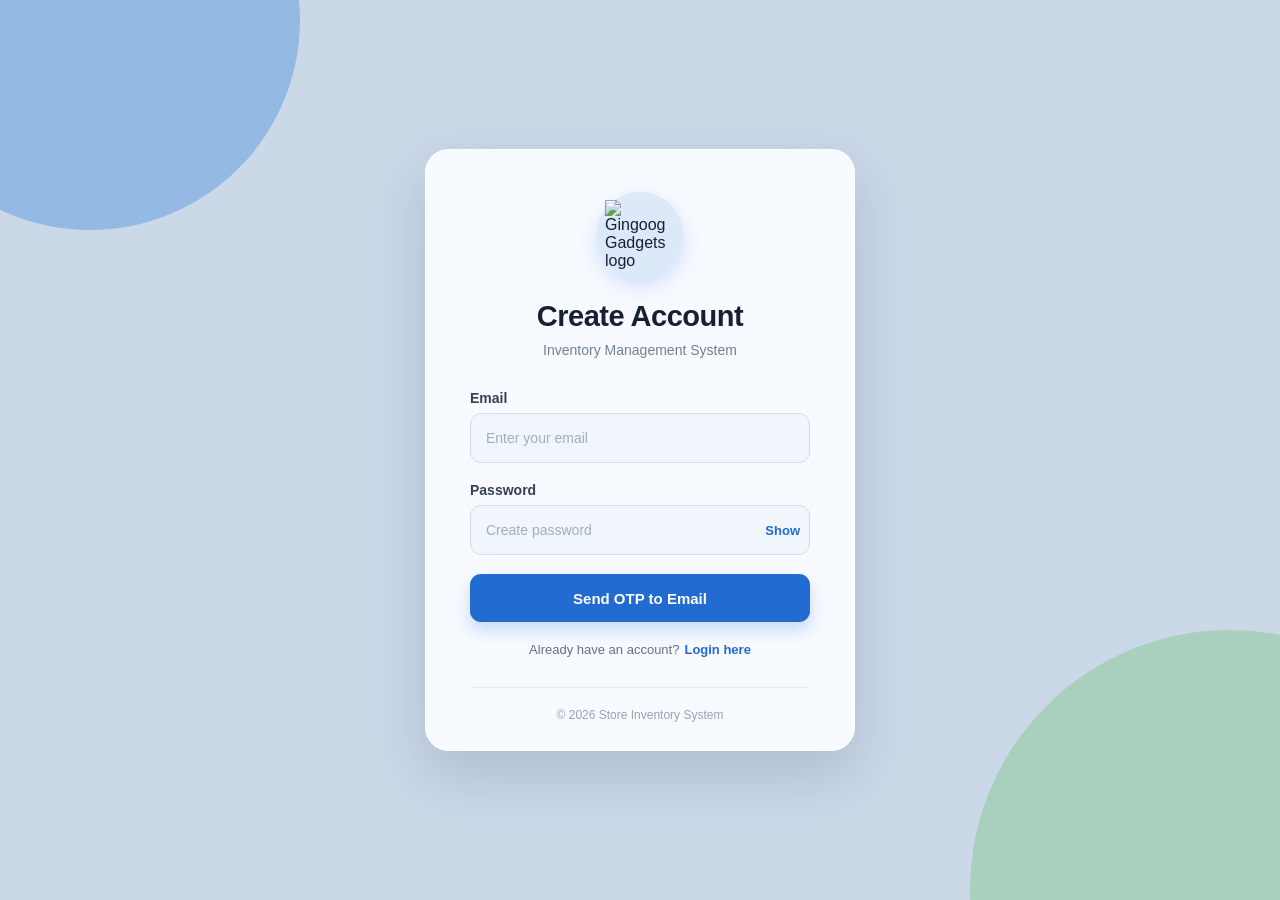
==== register.html @ 7f16122d "Create register.html" ====
<!DOCTYPE html>
<html lang="en">

<head>
    <meta charset="UTF-8">
    <meta name="viewport" content="width=device-width, initial-scale=1.0">
    <title>Store Inventory - Create Account</title>
    <link rel="stylesheet" href="style.css">
    <!-- EmailJS CDN para sa pag-send sa OTP sa Gmail -->
    <script type="text/javascript" src="https://cdn.jsdelivr.net/npm/@emailjs/browser@3/dist/email.min.js"></script>
</head>

<body>

    <div class="login-container">

        <div class="login-box">

            <div class="logo">
                <img src="/logo pic/ChatGPT Image Sep 10, 2026, 11_04_23 PM.png" alt="Gingoog Gadgets logo">
            </div>

            <h1>Create Account</h1>
            <p class="subtitle">Inventory Management System</p>

            <!-- Step 1: Form para sa Email ug Password -->
            <form id="registerForm">

                <div class="input-group">
                    <label for="reg-email">Email</label>
                    <input type="email" id="reg-email" placeholder="Enter your email" required>
                </div>

                <div class="input-group">
                    <label for="reg-password">Password</label>

                    <div class="password-box">
                        <input type="password" id="reg-password" placeholder="Create password" required>

                        <button type="button" id="showRegPassword" class="show-btn">
                            Show
                        </button>
                    </div>
                </div>

                <button type="submit" class="login-btn">
                    Send OTP to Email
                </button>

            </form>

            <!-- Step 2: Form para sa OTP Verification (Mogawas pagkahuman ma-click ang Send OTP) -->
            <form id="otpForm" style="display: none;">

                <div class="input-group">
                    <label for="otpInput">OTP Code (Gmail)</label>
                    <input type="text" id="otpInput" placeholder="Enter 6-digit code" maxlength="6" required style="text-align: center; letter-spacing: 3px; font-weight: bold;">
                </div>

                <button type="submit" class="login-btn">
                    Verify & Create Account
                </button>

            </form>

            <p id="regMessage"></p>

            <div class="options" style="margin-top: 20px; margin-bottom: 0; justify-content: center;">
                <span class="remember">Already have an account?</span>
                <a href="index.html" style="margin-left: 5px; font-weight: bold;">Login here</a>
            </div>

            <div class="footer">
                <p>© 2026 Store Inventory System</p>
            </div>

        </div>

    </div>

    <script src="register.js"></script>

</body>

</html>
---- style.css ----
* {
    margin: 0;
    padding: 0;
    box-sizing: border-box;
}

html {
    overflow-x: hidden;
}

body {
    color: #172033;
    font-family: "Trebuchet MS", Arial, sans-serif;
    background: #cbd8e8;
    min-height: 100vh;
}


/* Main Container */

.login-container {
    position: relative;
    isolation: isolate;
    min-height: 100vh;
    display: flex;
    justify-content: center;
    align-items: center;
    padding: 20px;
    overflow: hidden;
}

.login-container::before,
.login-container::after {
    position: absolute;
    z-index: -1;
    border-radius: 50%;
    content: "";
}

.login-container::before {
    width: 420px;
    height: 420px;
    background: #94b9e2;
    top: -190px;
    left: -120px;
}

.login-container::after {
    width: 520px;
    height: 520px;
    background: #a9d0bd;
    right: -210px;
    bottom: -250px;
}


/* Login Box */

.login-box {
    width: 100%;
    max-width: 430px;
    background: rgba(248, 251, 255, 0.97);
    padding: 42px 44px 28px;
    border: 1px solid rgba(255, 255, 255, 0.85);
    border-radius: 24px;
    box-shadow: 0 24px 60px rgba(31, 59, 94, 0.18);
}


/* Logo */

.logo {
    width: 86px;
    height: 86px;
    margin: 0 auto 22px;
    display: flex;
    align-items: center;
    justify-content: center;
    background: #dbe9f8;
    border: 8px solid #dbe9f8;
    border-radius: 50%;
    box-shadow: 0 8px 20px rgba(37, 99, 235, 0.18);
}

.logo img {
    width: 100%;
    height: 100%;
    object-fit: contain;
}


/* Title */

h1 {
    text-align: center;
    font-size: 29px;
    letter-spacing: -0.5px;
    color: #172033;
    margin-bottom: 9px;
}

.subtitle {
    text-align: center;
    color: #718096;
    font-size: 14px;
    margin-bottom: 32px;
}


/* Input */

.input-group {
    margin-bottom: 19px;
}

.input-group label {
    display: block;
    font-size: 14px;
    font-weight: 600;
    color: #344054;
    margin-bottom: 7px;
}

.input-group input {
    width: 100%;
    height: 50px;
    padding: 0 15px;
    border: 1px solid #d5ddea;
    border-radius: 11px;
    outline: none;
    font-size: 14px;
    color: #172033;
    background: #f1f6fc;
    transition: border-color 0.2s, box-shadow 0.2s, background 0.2s;
}

.input-group input:focus {
    border-color: #2878e8;
    background: #ffffff;
    box-shadow: 0 0 0 4px rgba(40, 120, 232, 0.12);
}

.input-group input::placeholder {
    color: #a0aec0;
}


/* Password */

.password-box {
    position: relative;
}

.password-box input {
    padding-right: 65px;
}

.show-btn {
    position: absolute;
    right: 10px;
    top: 50%;
    transform: translateY(-50%);
    border: none;
    background: none;
    color: #216bd1;
    font-size: 13px;
    font-weight: bold;
    cursor: pointer;
}


/* Options */

.options {
    display: flex;
    justify-content: space-between;
    align-items: center;
    font-size: 13px;
    margin-bottom: 25px;
}

.remember {
    display: flex;
    align-items: center;
    gap: 6px;
    color: #667085;
}

.options a {
    color: #216bd1;
    text-decoration: none;
}

.options a:hover {
    text-decoration: underline;
}


/* Login Button */

.login-btn {
    width: 100%;
    height: 48px;
    border: none;
    border-radius: 11px;
    background: #216bd1;
    color: white;
    font-size: 15px;
    font-weight: bold;
    cursor: pointer;
    box-shadow: 0 8px 16px rgba(33, 107, 209, 0.22);
    transition: background 0.2s, box-shadow 0.2s, transform 0.2s;
}

.login-btn:hover {
    background: #1856ad;
    box-shadow: 0 10px 20px rgba(33, 107, 209, 0.28);
}

.login-btn:active {
    transform: scale(0.98);
}


/* Message */

#message {
    text-align: center;
    font-size: 13px;
    line-height: 1.4;
    min-height: 18px;
    margin-top: 15px;
}


/* Footer */

.footer {
    text-align: center;
    margin-top: 30px;
    padding-top: 20px;
    border-top: 1px solid #e7edf5;
}

.footer p {
    color: #98a2b3;
    font-size: 12px;
}


/* Mobile Responsive */

@media (max-width: 480px) {
    .login-container {
        min-height: 100svh;
        padding: 16px;
    }
    .login-box {
        padding: 32px 22px 24px;
        border-radius: 18px;
    }
    h1 {
        font-size: 23px;
    }
    .options {
        font-size: 12px;
    }
    .input-group input,
    .login-btn {
        min-height: 48px;
        font-size: 16px;
    }
    .show-btn {
        min-height: 42px;
        padding: 8px;
    }
}

@media (max-width: 360px) {
    .login-container {
        padding: 12px;
    }
    .login-box {
        padding: 28px 17px 22px;
    }
    .logo {
        width: 74px;
        height: 74px;
    }
    h1 {
        font-size: 21px;
    }
}
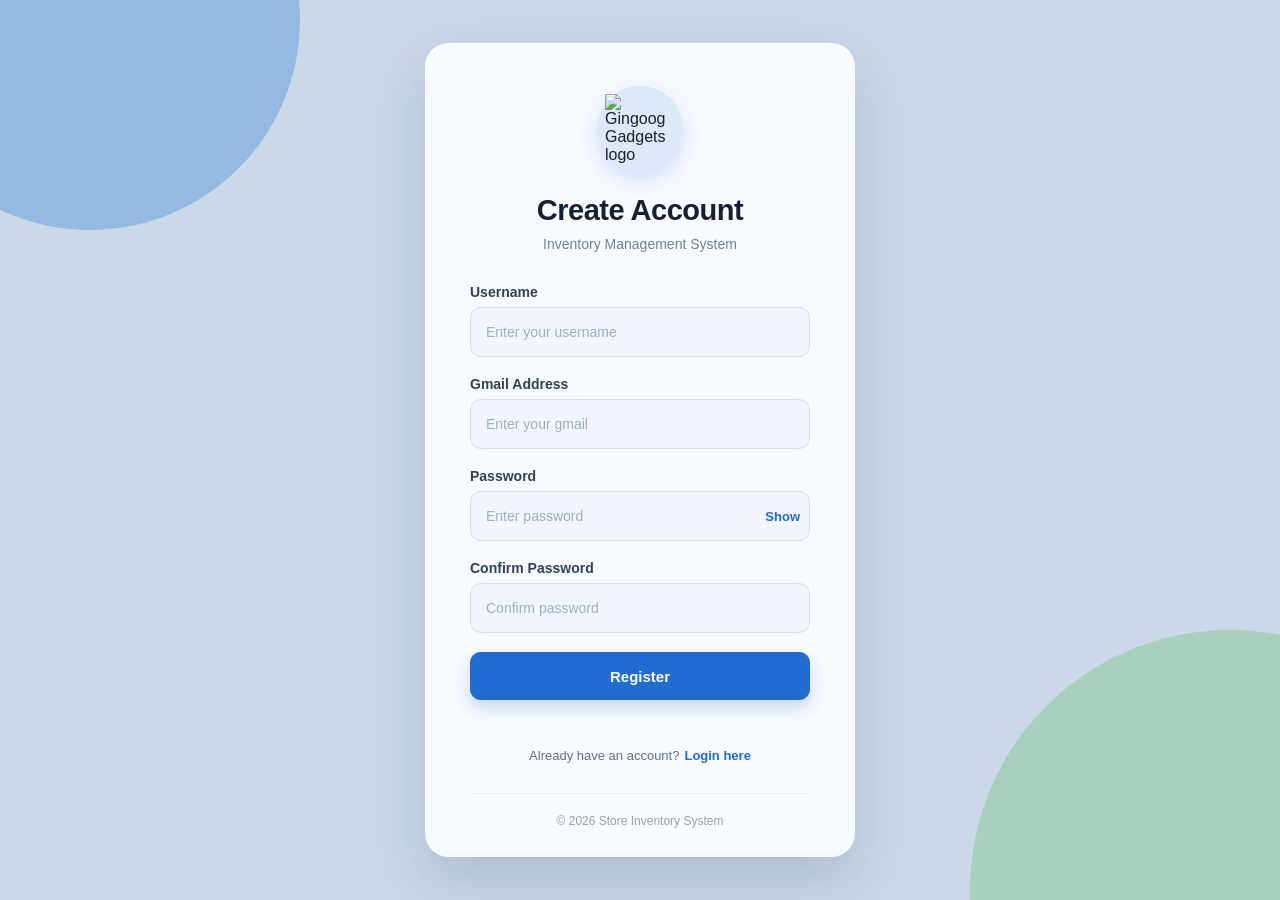
==== commit 97aee23b: "Refactor registration form and update labels" ====
--- a/register.html
+++ b/register.html
@@ -6,8 +6,6 @@
     <meta name="viewport" content="width=device-width, initial-scale=1.0">
     <title>Store Inventory - Create Account</title>
     <link rel="stylesheet" href="style.css">
-    <!-- EmailJS CDN para sa pag-send sa OTP sa Gmail -->
-    <script type="text/javascript" src="https://cdn.jsdelivr.net/npm/@emailjs/browser@3/dist/email.min.js"></script>
 </head>
 
 <body>
@@ -20,52 +18,60 @@
                 <img src="/logo pic/ChatGPT Image Sep 10, 2026, 11_04_23 PM.png" alt="Gingoog Gadgets logo">
             </div>
 
-            <h1>Create Account</h1>
-            <p class="subtitle">Inventory Management System</p>
+            <h1 id="pageTitle">Create Account</h1>
+            <p class="subtitle" id="pageSubtitle">Inventory Management System</p>
 
-            <!-- Step 1: Form para sa Email ug Password -->
+            <!-- STEP 1: Registration Form -->
             <form id="registerForm">
 
                 <div class="input-group">
-                    <label for="reg-email">Email</label>
-                    <input type="email" id="reg-email" placeholder="Enter your email" required>
+                    <label for="username">Username</label>
+                    <input type="text" id="username" placeholder="Enter your username" required>
+                </div>
+
+                <div class="input-group">
+                    <label for="reg-email">Gmail Address</label>
+                    <input type="email" id="reg-email" placeholder="Enter your gmail" required>
                 </div>
 
                 <div class="input-group">
                     <label for="reg-password">Password</label>
+                    <div class="password-box">
+                        <input type="password" id="reg-password" placeholder="Enter password" required>
+                        <button type="button" id="showRegPassword" class="show-btn">Show</button>
+                    </div>
+                </div>
 
+                <div class="input-group">
+                    <label for="confirm-password">Confirm Password</label>
                     <div class="password-box">
-                        <input type="password" id="reg-password" placeholder="Create password" required>
-
-                        <button type="button" id="showRegPassword" class="show-btn">
-                            Show
-                        </button>
+                        <input type="password" id="confirm-password" placeholder="Confirm password" required>
                     </div>
                 </div>
 
                 <button type="submit" class="login-btn">
-                    Send OTP to Email
+                    Register
                 </button>
 
             </form>
 
-            <!-- Step 2: Form para sa OTP Verification (Mogawas pagkahuman ma-click ang Send OTP) -->
+            <!-- STEP 2: OTP Form (Hidden by default) -->
             <form id="otpForm" style="display: none;">
 
                 <div class="input-group">
-                    <label for="otpInput">OTP Code (Gmail)</label>
-                    <input type="text" id="otpInput" placeholder="Enter 6-digit code" maxlength="6" required style="text-align: center; letter-spacing: 3px; font-weight: bold;">
+                    <label for="otpInput">Enter OTP Code (Gmail)</label>
+                    <input type="text" id="otpInput" placeholder="Enter 6-digit OTP" maxlength="6" required style="text-align: center; letter-spacing: 3px; font-weight: bold;">
                 </div>
 
                 <button type="submit" class="login-btn">
-                    Verify & Create Account
+                    Verify OTP & Complete Registration
                 </button>
 
             </form>
 
-            <p id="regMessage"></p>
+            <p id="message"></p>
 
-            <div class="options" style="margin-top: 20px; margin-bottom: 0; justify-content: center;">
+            <div class="options" style="justify-content: center; margin-top: 15px;">
                 <span class="remember">Already have an account?</span>
                 <a href="index.html" style="margin-left: 5px; font-weight: bold;">Login here</a>
             </div>
